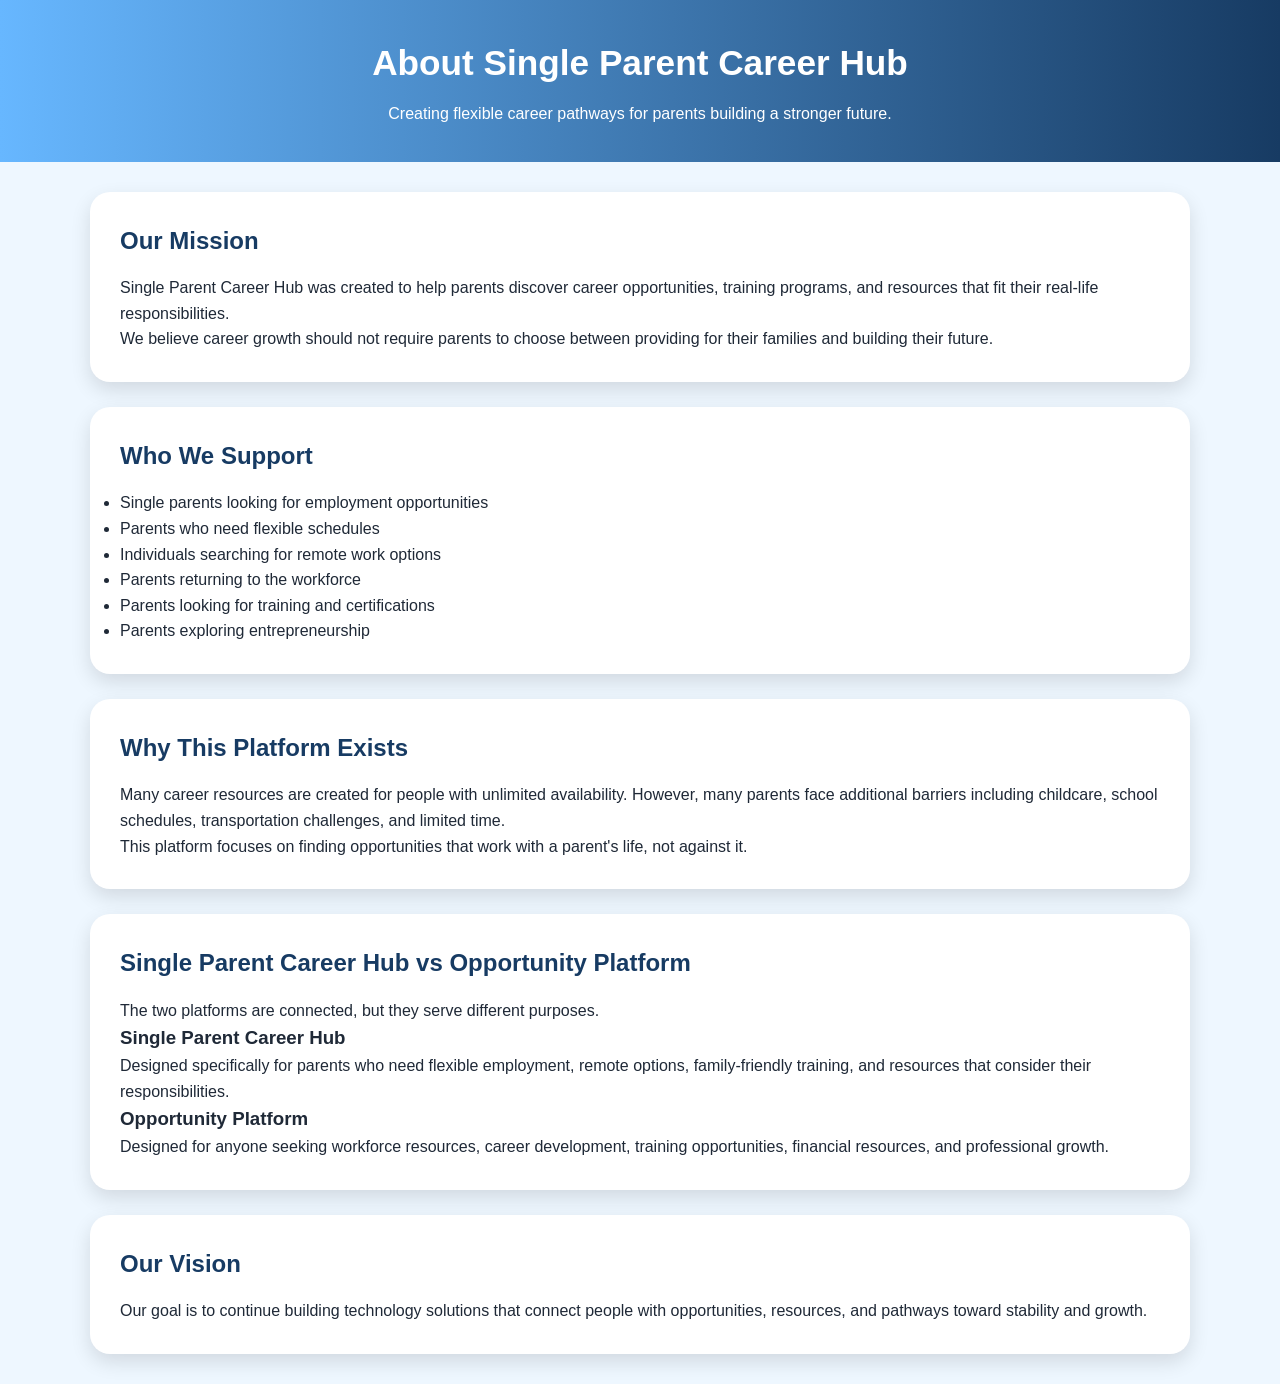
==== about.html @ c4372872 "Add about.html for Single Parent Career Hub This HTML file provides information about the Single Par" ====
<!DOCTYPE html>
<html lang="en">

<head>

<meta charset="UTF-8">
<meta name="viewport" content="width=device-width, initial-scale=1.0">

<title>About Single Parent Career Hub</title>

<link rel="stylesheet" href="style.css">

</head>


<body>


<header class="site-header">

<h1>
About Single Parent Career Hub
</h1>

<p>
Creating flexible career pathways for parents building a stronger future.
</p>

</header>



<main class="container">



<section class="card">


<h2>
Our Mission
</h2>


<p>
Single Parent Career Hub was created to help parents discover career opportunities,
training programs, and resources that fit their real-life responsibilities.
</p>


<p>
We believe career growth should not require parents to choose between providing
for their families and building their future.
</p>


</section>





<section class="card">


<h2>
Who We Support
</h2>


<ul>

<li>
Single parents looking for employment opportunities
</li>

<li>
Parents who need flexible schedules
</li>

<li>
Individuals searching for remote work options
</li>

<li>
Parents returning to the workforce
</li>

<li>
Parents looking for training and certifications
</li>

<li>
Parents exploring entrepreneurship
</li>

</ul>


</section>





<section class="card">


<h2>
Why This Platform Exists
</h2>


<p>
Many career resources are created for people with unlimited availability.
However, many parents face additional barriers including childcare,
school schedules, transportation challenges, and limited time.
</p>


<p>
This platform focuses on finding opportunities that work with a parent's life,
not against it.
</p>


</section>





<section class="card">


<h2>
Single Parent Career Hub vs Opportunity Platform
</h2>


<p>

The two platforms are connected, but they serve different purposes.

</p>



<h3>
Single Parent Career Hub
</h3>


<p>
Designed specifically for parents who need flexible employment,
remote options, family-friendly training, and resources that consider
their responsibilities.
</p>



<h3>
Opportunity Platform
</h3>


<p>
Designed for anyone seeking workforce resources, career development,
training opportunities, financial resources, and professional growth.
</p>


</section>





<section class="card">


<h2>
Our Vision
</h2>


<p>
Our goal is to continue building technology solutions that connect people
with opportunities, resources, and pathways toward stability and growth.
</p>


</section>



</main>



</body>

</html>
---- style.css ----
* {

margin:0;
padding:0;
box-sizing:border-box;

}



body {

font-family:Arial, Helvetica, sans-serif;

background:#eef7ff;

color:#1f2937;

line-height:1.6;

}



.site-header {


background:linear-gradient(
90deg,
#67b7ff,
#173b63
);


color:white;

text-align:center;

padding:35px 20px;


}



.site-header h1 {

font-size:2.2rem;

margin-bottom:10px;

}




.container {


width:90%;

max-width:1100px;

margin:30px auto;


display:flex;

flex-direction:column;

gap:25px;


}




.card {


background:white;

padding:30px;

border-radius:20px;

box-shadow:0 8px 20px rgba(0,0,0,.12);


}



.card h2 {

color:#173b63;

margin-bottom:15px;


}




.button-grid {


display:flex;

flex-wrap:wrap;

gap:15px;

margin-top:20px;


}



.btn {


background:#67b7ff;

color:white;

padding:12px 20px;

border-radius:12px;

text-decoration:none;

border:none;

cursor:pointer;

font-weight:bold;

display:inline-block;


}



.btn:hover {


background:#2d7fc8;


}





form {


margin-top:20px;


}



label {


display:block;

font-weight:bold;

margin-top:15px;

margin-bottom:7px;


}





input,
select,
textarea {


width:100%;

padding:12px;

border-radius:10px;

border:1px solid #c9dff5;

font-size:16px;


}




.checkbox-group label {


font-weight:normal;


}



.checkbox-group input {


width:auto;

margin-right:8px;


}




.submit-btn {


width:100%;

margin-top:20px;


}





#formMessage {


display:none;

margin-top:20px;

padding:15px;

border-radius:12px;

background:#e7f8ed;

color:#176b38;

font-weight:bold;


}




@media(max-width:700px){


.site-header h1 {

font-size:1.6rem;

}



.container {

width:95%;

}



.card {

padding:20px;

}



.button-grid {

flex-direction:column;

}



.btn {

text-align:center;

width:100%;

}


}
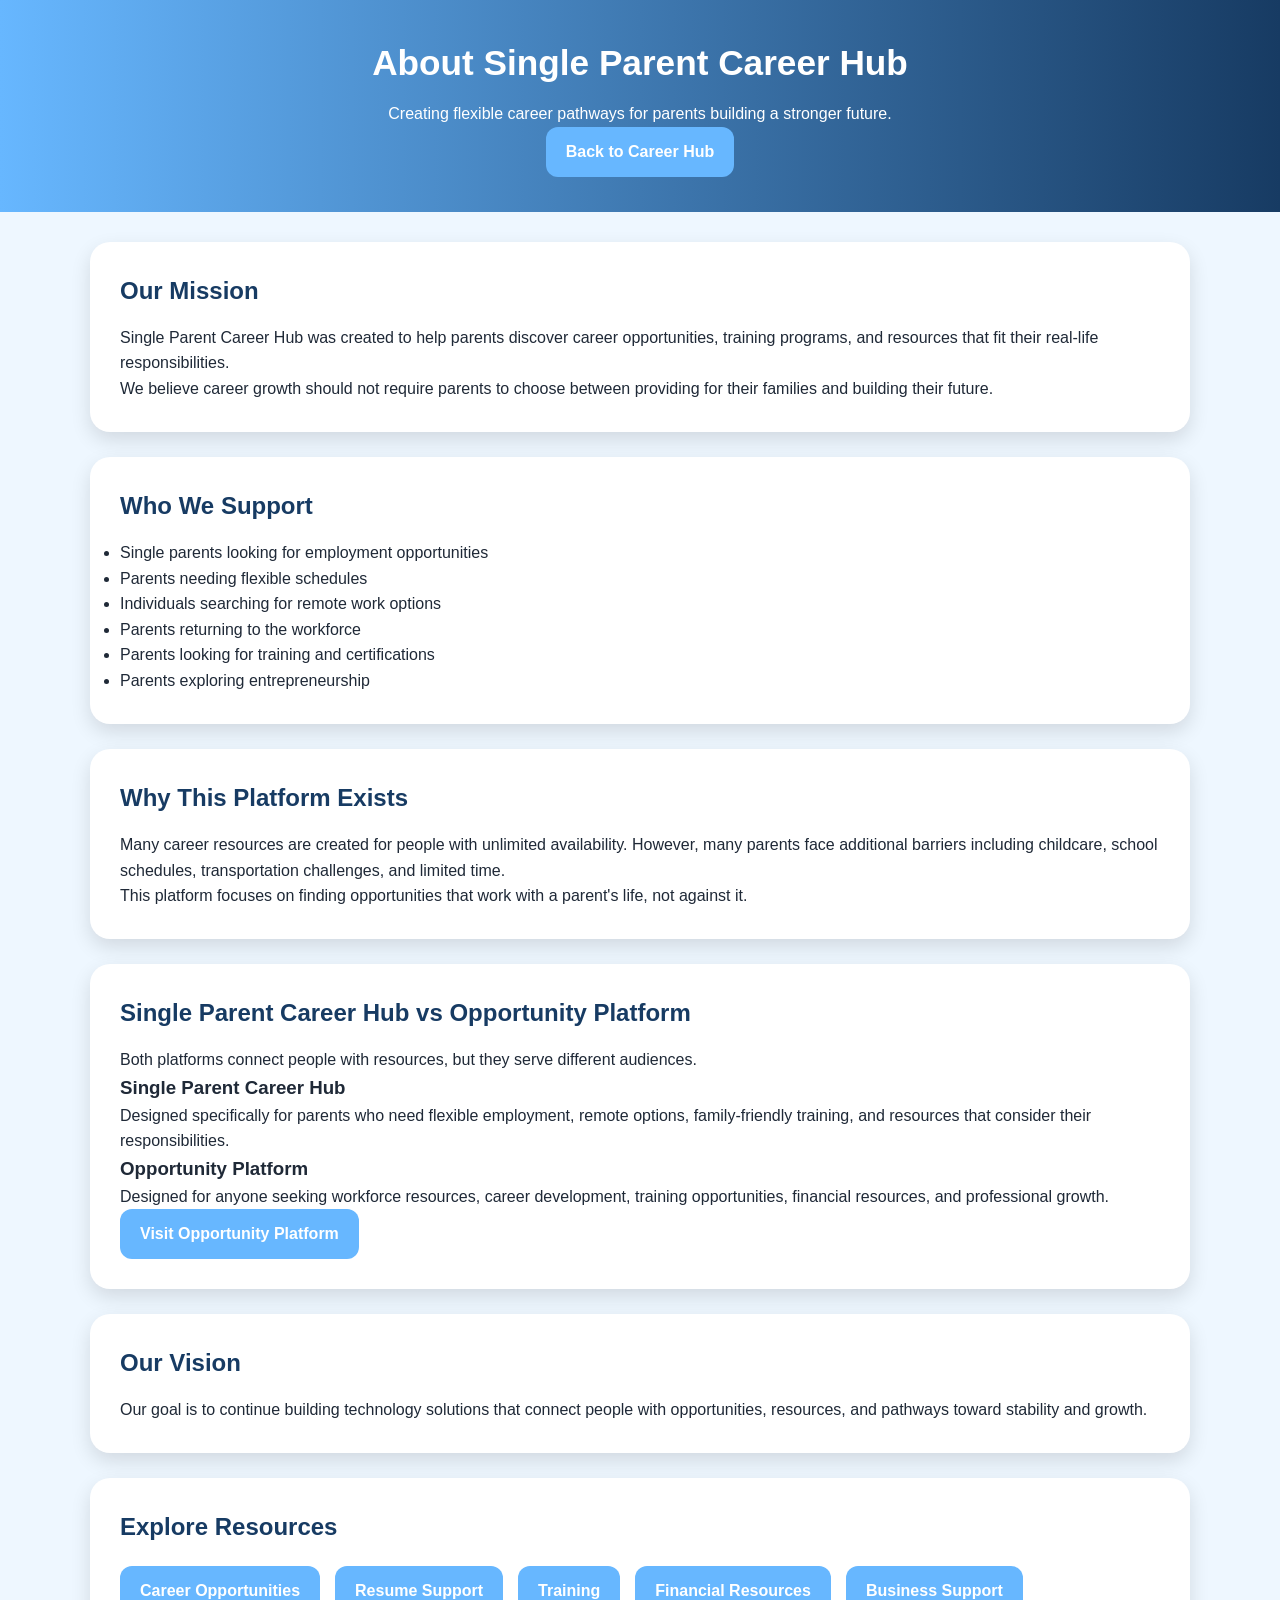
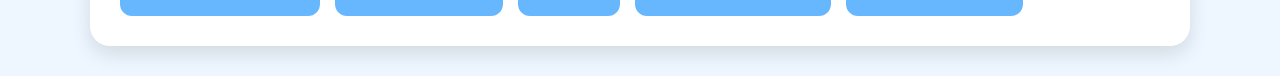
==== commit 3dc21d1c: "Revise content and add resource buttons in about.html Updated text for clarity and added resource li" ====
--- a/about.html
+++ b/about.html
@@ -26,7 +26,14 @@
 Creating flexible career pathways for parents building a stronger future.
 </p>
 
+
+<a href="index.html" class="btn">
+Back to Career Hub
+</a>
+
+
 </header>
+
 
 
 
@@ -74,25 +81,31 @@
 Single parents looking for employment opportunities
 </li>
 
-<li>
-Parents who need flexible schedules
-</li>
+
+<li>
+Parents needing flexible schedules
+</li>
+
 
 <li>
 Individuals searching for remote work options
 </li>
 
+
 <li>
 Parents returning to the workforce
 </li>
 
+
 <li>
 Parents looking for training and certifications
 </li>
 
+
 <li>
 Parents exploring entrepreneurship
 </li>
+
 
 </ul>
 
@@ -139,9 +152,7 @@
 
 
 <p>
-
-The two platforms are connected, but they serve different purposes.
-
+Both platforms connect people with resources, but they serve different audiences.
 </p>
 
 
@@ -170,6 +181,11 @@
 </p>
 
 
+<a href="https://arreiscodes.github.io/Opportunity-Platform/" class="btn">
+Visit Opportunity Platform
+</a>
+
+
 </section>
 
 
@@ -194,6 +210,50 @@
 
 
 
+
+
+<section class="card">
+
+
+<h2>
+Explore Resources</h2>
+
+
+<div class="button-grid">
+
+
+<a href="career.html" class="btn">
+Career Opportunities
+</a>
+
+
+<a href="resume.html" class="btn">
+Resume Support
+</a>
+
+
+<a href="training.html" class="btn">
+Training
+</a>
+
+
+<a href="financial.html" class="btn">
+Financial Resources
+</a>
+
+
+<a href="business.html" class="btn">
+Business Support
+</a>
+
+
+</div>
+
+
+</section>
+
+
+
 </main>
 
 
--- a/style.css
+++ b/style.css
@@ -312,3 +312,107 @@
 
 
 }
+/* Inquiry Form */
+
+form {
+    margin-top:20px;
+}
+
+
+form label {
+
+    display:block;
+
+    font-weight:bold;
+
+    margin-top:15px;
+
+    margin-bottom:8px;
+
+    color:#173b63;
+
+}
+
+
+
+form input,
+form select,
+form textarea {
+
+    width:100%;
+
+    padding:12px;
+
+    border-radius:10px;
+
+    border:1px solid #c9dff5;
+
+    font-size:16px;
+
+}
+
+
+
+form textarea {
+
+    resize:vertical;
+
+}
+
+
+
+.checkbox-group {
+
+    margin-top:10px;
+
+}
+
+
+
+.checkbox-group label {
+
+    font-weight:normal;
+
+    margin-bottom:8px;
+
+}
+
+
+
+.checkbox-group input {
+
+    width:auto;
+
+    margin-right:8px;
+
+}
+
+
+
+.submit-btn {
+
+    width:100%;
+
+    margin-top:20px;
+
+}
+
+
+
+#formMessage {
+
+    display:none;
+
+    margin-top:20px;
+
+    padding:15px;
+
+    background:#e7f8ed;
+
+    color:#176b38;
+
+    border-radius:12px;
+
+    font-weight:bold;
+
+}
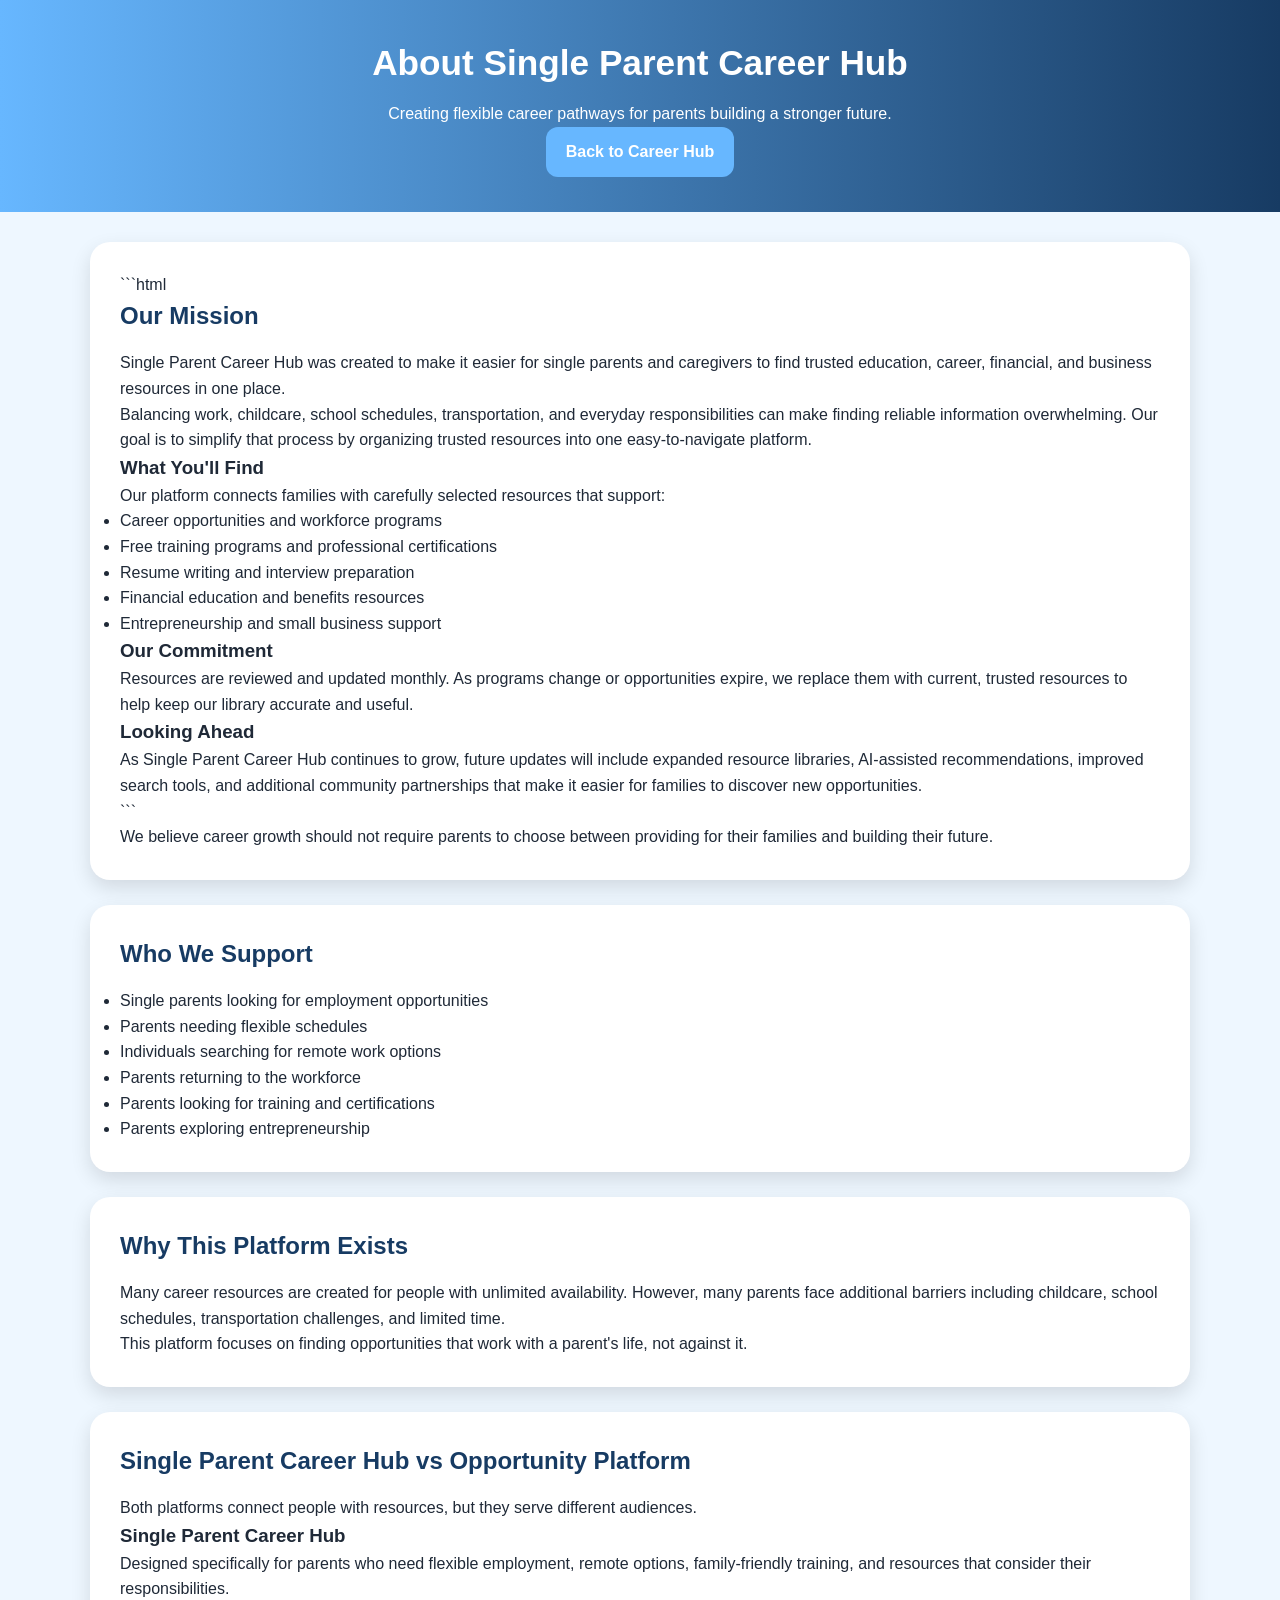
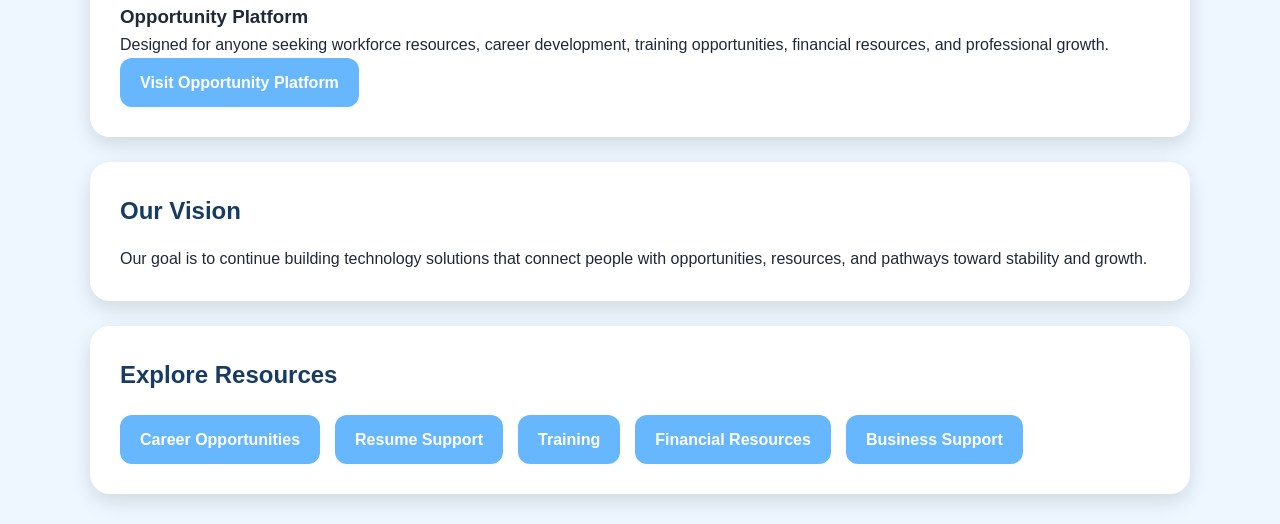
==== commit 84438b46: "Revise mission statement and resource details in about.html Updated the content in about.html to enh" ====
--- a/about.html
+++ b/about.html
@@ -44,15 +44,44 @@
 <section class="card">
 
 
-<h2>
-Our Mission
-</h2>
-
-
-<p>
-Single Parent Career Hub was created to help parents discover career opportunities,
-training programs, and resources that fit their real-life responsibilities.
-</p>
+```html
+<h2>Our Mission</h2>
+
+<p>
+Single Parent Career Hub was created to make it easier for single parents and caregivers to find trusted education, career, financial, and business resources in one place.
+</p>
+
+<p>
+Balancing work, childcare, school schedules, transportation, and everyday responsibilities can make finding reliable information overwhelming. Our goal is to simplify that process by organizing trusted resources into one easy-to-navigate platform.
+</p>
+
+<h3>What You'll Find</h3>
+
+<p>
+Our platform connects families with carefully selected resources that support:
+</p>
+
+<ul>
+    <li>Career opportunities and workforce programs</li>
+    <li>Free training programs and professional certifications</li>
+    <li>Resume writing and interview preparation</li>
+    <li>Financial education and benefits resources</li>
+    <li>Entrepreneurship and small business support</li>
+</ul>
+
+<h3>Our Commitment</h3>
+
+<p>
+Resources are reviewed and updated monthly. As programs change or opportunities expire, we replace them with current, trusted resources to help keep our library accurate and useful.
+</p>
+
+<h3>Looking Ahead</h3>
+
+<p>
+As Single Parent Career Hub continues to grow, future updates will include expanded resource libraries, AI-assisted recommendations, improved search tools, and additional community partnerships that make it easier for families to discover new opportunities.
+</p>
+```
+
 
 
 <p>
--- a/style.css
+++ b/style.css
@@ -416,3 +416,209 @@
     font-weight:bold;
 
 }
+.form-container {
+
+width:100%;
+
+overflow:hidden;
+
+border-radius:15px;
+
+margin-top:20px;
+
+}
+
+
+.form-container iframe {
+
+width:100%;
+
+max-width:100%;
+
+border:none;
+
+border-radius:15px;
+
+}
+.form-container {
+
+width:100%;
+
+overflow:hidden;
+
+border-radius:15px;
+
+margin-top:20px;
+
+}
+
+
+
+.form-container iframe {
+
+width:100%;
+
+max-width:100%;
+
+border:none;
+
+border-radius:15px;
+
+}
+/* =========================
+   Community Resource Spotlight
+========================= */
+
+.resource-spotlight {
+    margin-top: 30px;
+    padding-top: 10px;
+}
+
+.resource-spotlight h2 {
+    text-align: center;
+    margin-bottom: 12px;
+    color: #173b63;
+}
+
+.resource-spotlight p {
+    text-align: center;
+    margin-bottom: 25px;
+    color: #374151;
+}
+
+/* Carousel wrapper */
+.resource-carousel {
+    display: flex;
+    align-items: center;
+    justify-content: center;
+    gap: 16px;
+    width: 100%;
+}
+
+/* Left/right arrow buttons */
+.carousel-btn {
+    background: #67b7ff;
+    color: white;
+    border: none;
+    border-radius: 50%;
+    width: 48px;
+    height: 48px;
+    font-size: 1.4rem;
+    cursor: pointer;
+    flex-shrink: 0;
+    transition: background 0.3s ease, transform 0.2s ease;
+}
+
+.carousel-btn:hover {
+    background: #2d7fc8;
+    transform: scale(1.05);
+}
+
+/* Track that holds the cards */
+.resource-track {
+    display: flex;
+    gap: 20px;
+    overflow: hidden;
+    width: 100%;
+    justify-content: center;
+    align-items: stretch;
+}
+
+/* Individual image card */
+.resource-card {
+    position: relative;
+    width: 250px;
+    height: 250px;
+    border-radius: 18px;
+    overflow: hidden;
+    flex-shrink: 0;
+    box-shadow: 0 8px 18px rgba(0, 0, 0, 0.12);
+    background: #dbeafe;
+}
+
+/* Make the whole card clickable */
+.resource-card a {
+    display: block;
+    width: 100%;
+    height: 100%;
+    text-decoration: none;
+    color: white;
+    position: relative;
+}
+
+/* Card image */
+.resource-card img {
+    width: 100%;
+    height: 100%;
+    object-fit: cover;
+    display: block;
+}
+
+/* Overlay info hidden until hover */
+.resource-info {
+    position: absolute;
+    inset: auto 0 0 0;
+    background: rgba(23, 59, 99, 0.88);
+    color: white;
+    padding: 16px;
+    transform: translateY(100%);
+    transition: transform 0.3s ease;
+}
+
+.resource-card:hover .resource-info {
+    transform: translateY(0);
+}
+
+.resource-info h3 {
+    margin-bottom: 8px;
+    font-size: 1rem;
+}
+
+.resource-info p {
+    margin: 0;
+    font-size: 0.9rem;
+    line-height: 1.4;
+    text-align: left;
+    color: white;
+}
+
+/* Mobile responsiveness */
+@media (max-width: 900px) {
+    .resource-card {
+        width: 220px;
+        height: 220px;
+    }
+}
+
+@media (max-width: 700px) {
+    .resource-carousel {
+        gap: 10px;
+    }
+
+    .carousel-btn {
+        width: 42px;
+        height: 42px;
+        font-size: 1.2rem;
+    }
+
+    .resource-track {
+        gap: 12px;
+    }
+
+    .resource-card {
+        width: 180px;
+        height: 180px;
+    }
+
+    .resource-info {
+        padding: 12px;
+    }
+
+    .resource-info h3 {
+        font-size: 0.95rem;
+    }
+
+    .resource-info p {
+        font-size: 0.8rem;
+    }
+}
